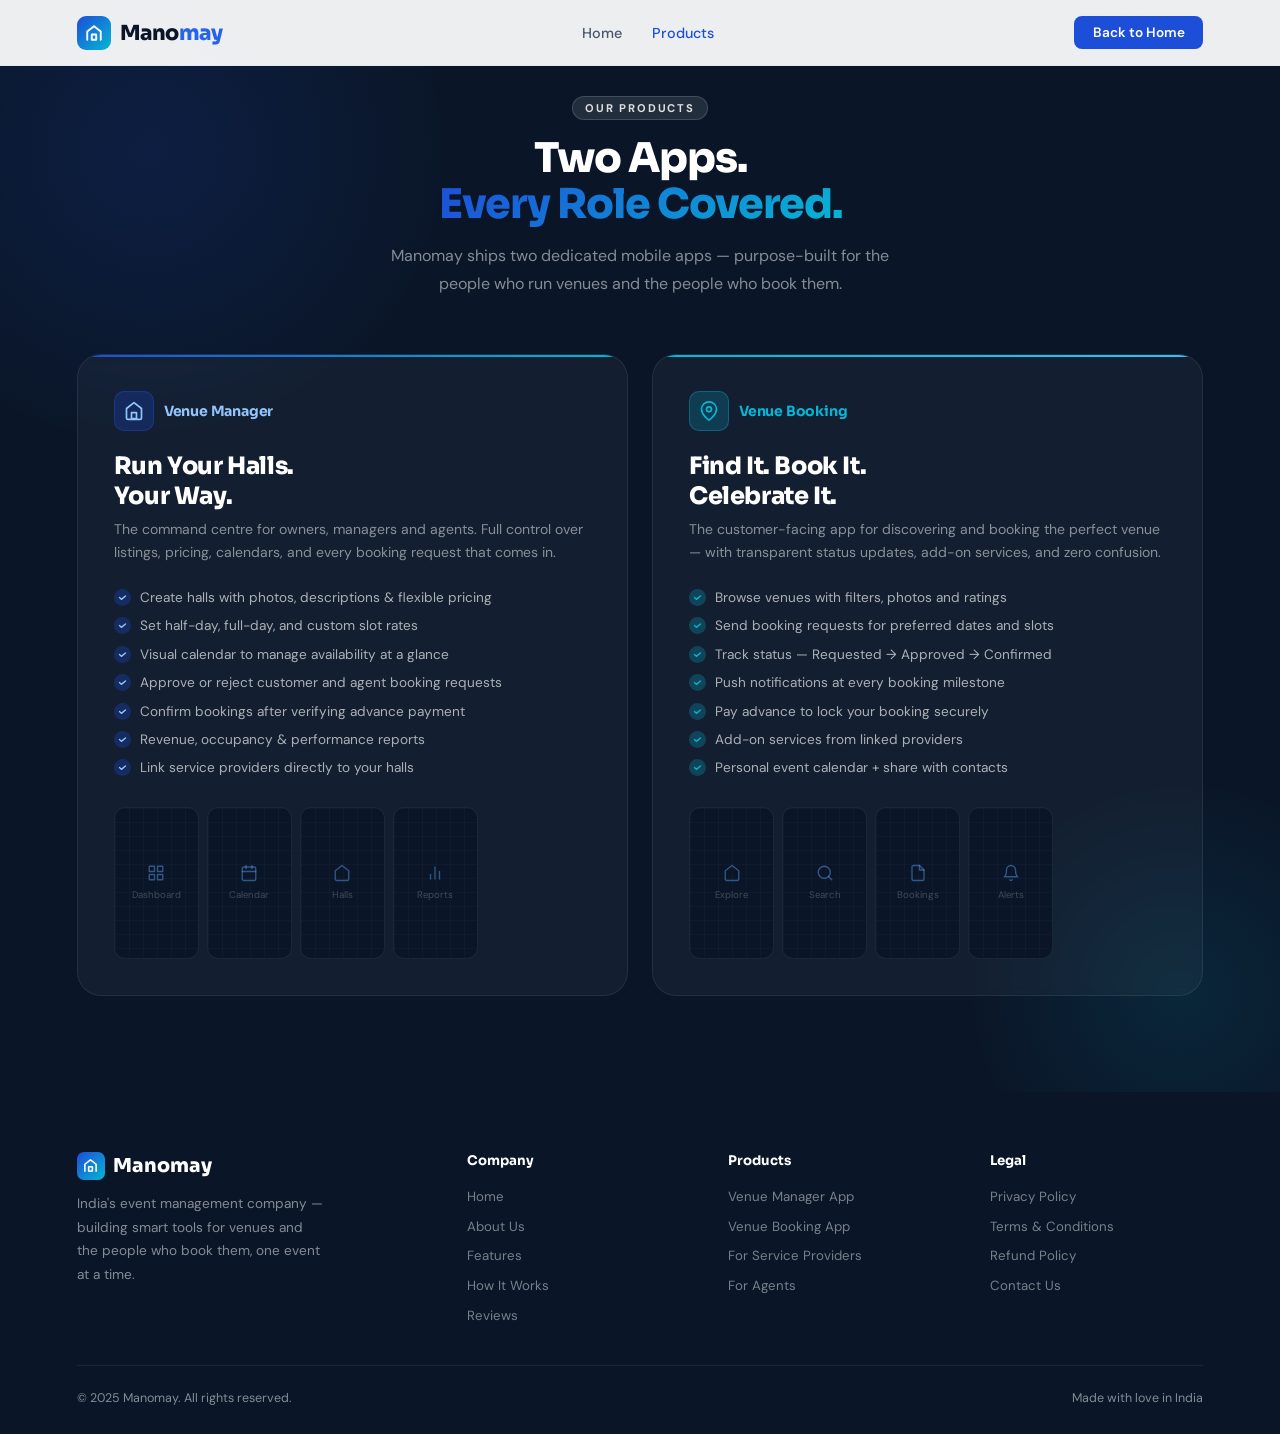
==== products.html @ 5fa49028 "Split landing page into Home and Products pages with shared stylesheet" ====
<!DOCTYPE html>
<html lang="en">
<head>
  <meta charset="UTF-8" />
  <meta name="viewport" content="width=device-width, initial-scale=1.0" />
  <title>Manomay — Products</title>
  <link rel="preconnect" href="https://fonts.googleapis.com" />
  <link rel="preconnect" href="https://fonts.gstatic.com" crossorigin />
  <link href="https://fonts.googleapis.com/css2?family=Sora:wght@300;400;500;600;700;800&family=DM+Sans:ital,opsz,wght@0,9..40,300;0,9..40,400;0,9..40,500;1,9..40,300&display=swap" rel="stylesheet" />
  <link rel="stylesheet" href="styles.css" />
</head>
<body>

  <nav id="mainNav">
    <a href="index.html" class="nav-brand">
      <div class="logo-mark">
        <svg viewBox="0 0 24 24" fill="none" stroke="currentColor" stroke-width="2.5" stroke-linecap="round" stroke-linejoin="round">
          <path d="M3 21V10l9-7 9 7v11"/>
          <rect x="9" y="14" width="6" height="7" rx="0.5"/>
        </svg>
      </div>
      <span class="logo-text">Mano<span>may</span></span>
    </a>
    <ul class="nav-links">
      <li><a href="index.html">Home</a></li>
      <li><a href="products.html" class="active">Products</a></li>
    </ul>
    <a href="index.html" class="btn-nav">Back to Home</a>
  </nav>

  <section id="products">
    <div class="section-head c fade-up">
      <div class="section-tag tag-white">Our Products</div>
      <h2 class="section-title">Two Apps.<br><span class="grad-text">Every Role Covered.</span></h2>
      <p class="section-sub" style="color:rgba(255,255,255,0.5);">Manomay ships two dedicated mobile apps — purpose-built for the people who run venues and the people who book them.</p>
    </div>

    <div class="products-grid">

      <div class="product-card mgr fade-up" data-d="1">
        <div class="product-logo">
          <div class="product-logo-icon mgr">
            <svg viewBox="0 0 24 24" fill="none" stroke="currentColor" stroke-width="2" stroke-linecap="round" stroke-linejoin="round"><path d="M3 9l9-7 9 7v11a2 2 0 0 1-2 2H5a2 2 0 0 1-2-2z"/><rect x="9" y="14" width="6" height="7"/></svg>
          </div>
          <span class="product-name mgr">Venue Manager</span>
        </div>

        <h3>Run Your Halls.<br>Your Way.</h3>
        <p>The command centre for owners, managers and agents. Full control over listings, pricing, calendars, and every booking request that comes in.</p>

        <ul class="feat-list">
          <li>
            <span class="chk"><svg viewBox="0 0 12 12" fill="none" stroke="currentColor" stroke-width="1.8" stroke-linecap="round" stroke-linejoin="round"><path d="M2 6l2.5 2.5L10 4"/></svg></span>
            Create halls with photos, descriptions &amp; flexible pricing
          </li>
          <li>
            <span class="chk"><svg viewBox="0 0 12 12" fill="none" stroke="currentColor" stroke-width="1.8" stroke-linecap="round" stroke-linejoin="round"><path d="M2 6l2.5 2.5L10 4"/></svg></span>
            Set half-day, full-day, and custom slot rates
          </li>
          <li>
            <span class="chk"><svg viewBox="0 0 12 12" fill="none" stroke="currentColor" stroke-width="1.8" stroke-linecap="round" stroke-linejoin="round"><path d="M2 6l2.5 2.5L10 4"/></svg></span>
            Visual calendar to manage availability at a glance
          </li>
          <li>
            <span class="chk"><svg viewBox="0 0 12 12" fill="none" stroke="currentColor" stroke-width="1.8" stroke-linecap="round" stroke-linejoin="round"><path d="M2 6l2.5 2.5L10 4"/></svg></span>
            Approve or reject customer and agent booking requests
          </li>
          <li>
            <span class="chk"><svg viewBox="0 0 12 12" fill="none" stroke="currentColor" stroke-width="1.8" stroke-linecap="round" stroke-linejoin="round"><path d="M2 6l2.5 2.5L10 4"/></svg></span>
            Confirm bookings after verifying advance payment
          </li>
          <li>
            <span class="chk"><svg viewBox="0 0 12 12" fill="none" stroke="currentColor" stroke-width="1.8" stroke-linecap="round" stroke-linejoin="round"><path d="M2 6l2.5 2.5L10 4"/></svg></span>
            Revenue, occupancy &amp; performance reports
          </li>
          <li>
            <span class="chk"><svg viewBox="0 0 12 12" fill="none" stroke="currentColor" stroke-width="1.8" stroke-linecap="round" stroke-linejoin="round"><path d="M2 6l2.5 2.5L10 4"/></svg></span>
            Link service providers directly to your halls
          </li>
        </ul>

        <div class="ss-strip">
          <div class="ss-thumb">
            <div class="ss-ph">
              <svg viewBox="0 0 24 24" fill="none" stroke="currentColor" stroke-width="1.8" stroke-linecap="round" stroke-linejoin="round"><rect x="3" y="3" width="7" height="7"/><rect x="14" y="3" width="7" height="7"/><rect x="14" y="14" width="7" height="7"/><rect x="3" y="14" width="7" height="7"/></svg>
              <span>Dashboard</span>
            </div>
          </div>
          <div class="ss-thumb">
            <div class="ss-ph">
              <svg viewBox="0 0 24 24" fill="none" stroke="currentColor" stroke-width="1.8" stroke-linecap="round" stroke-linejoin="round"><rect x="3" y="4" width="18" height="18" rx="2"/><line x1="16" y1="2" x2="16" y2="6"/><line x1="8" y1="2" x2="8" y2="6"/><line x1="3" y1="10" x2="21" y2="10"/></svg>
              <span>Calendar</span>
            </div>
          </div>
          <div class="ss-thumb">
            <div class="ss-ph">
              <svg viewBox="0 0 24 24" fill="none" stroke="currentColor" stroke-width="1.8" stroke-linecap="round" stroke-linejoin="round"><path d="M3 9l9-7 9 7v11a2 2 0 0 1-2 2H5a2 2 0 0 1-2-2z"/></svg>
              <span>Halls</span>
            </div>
          </div>
          <div class="ss-thumb">
            <div class="ss-ph">
              <svg viewBox="0 0 24 24" fill="none" stroke="currentColor" stroke-width="1.8" stroke-linecap="round" stroke-linejoin="round"><line x1="18" y1="20" x2="18" y2="10"/><line x1="12" y1="20" x2="12" y2="4"/><line x1="6" y1="20" x2="6" y2="14"/></svg>
              <span>Reports</span>
            </div>
          </div>
        </div>
      </div>

      <div class="product-card cust fade-up" data-d="2">
        <div class="product-logo">
          <div class="product-logo-icon cust">
            <svg viewBox="0 0 24 24" fill="none" stroke="currentColor" stroke-width="2" stroke-linecap="round" stroke-linejoin="round"><path d="M21 10c0 7-9 13-9 13s-9-6-9-13a9 9 0 0 1 18 0z"/><circle cx="12" cy="10" r="3"/></svg>
          </div>
          <span class="product-name cust">Venue Booking</span>
        </div>

        <h3>Find It. Book It.<br>Celebrate It.</h3>
        <p>The customer-facing app for discovering and booking the perfect venue — with transparent status updates, add-on services, and zero confusion.</p>

        <ul class="feat-list cust">
          <li>
            <span class="chk"><svg viewBox="0 0 12 12" fill="none" stroke="currentColor" stroke-width="1.8" stroke-linecap="round" stroke-linejoin="round"><path d="M2 6l2.5 2.5L10 4"/></svg></span>
            Browse venues with filters, photos and ratings
          </li>
          <li>
            <span class="chk"><svg viewBox="0 0 12 12" fill="none" stroke="currentColor" stroke-width="1.8" stroke-linecap="round" stroke-linejoin="round"><path d="M2 6l2.5 2.5L10 4"/></svg></span>
            Send booking requests for preferred dates and slots
          </li>
          <li>
            <span class="chk"><svg viewBox="0 0 12 12" fill="none" stroke="currentColor" stroke-width="1.8" stroke-linecap="round" stroke-linejoin="round"><path d="M2 6l2.5 2.5L10 4"/></svg></span>
            Track status — Requested → Approved → Confirmed
          </li>
          <li>
            <span class="chk"><svg viewBox="0 0 12 12" fill="none" stroke="currentColor" stroke-width="1.8" stroke-linecap="round" stroke-linejoin="round"><path d="M2 6l2.5 2.5L10 4"/></svg></span>
            Push notifications at every booking milestone
          </li>
          <li>
            <span class="chk"><svg viewBox="0 0 12 12" fill="none" stroke="currentColor" stroke-width="1.8" stroke-linecap="round" stroke-linejoin="round"><path d="M2 6l2.5 2.5L10 4"/></svg></span>
            Pay advance to lock your booking securely
          </li>
          <li>
            <span class="chk"><svg viewBox="0 0 12 12" fill="none" stroke="currentColor" stroke-width="1.8" stroke-linecap="round" stroke-linejoin="round"><path d="M2 6l2.5 2.5L10 4"/></svg></span>
            Add-on services from linked providers
          </li>
          <li>
            <span class="chk"><svg viewBox="0 0 12 12" fill="none" stroke="currentColor" stroke-width="1.8" stroke-linecap="round" stroke-linejoin="round"><path d="M2 6l2.5 2.5L10 4"/></svg></span>
            Personal event calendar + share with contacts
          </li>
        </ul>

        <div class="ss-strip">
          <div class="ss-thumb">
            <div class="ss-ph">
              <svg viewBox="0 0 24 24" fill="none" stroke="currentColor" stroke-width="1.8" stroke-linecap="round" stroke-linejoin="round"><path d="M3 9l9-7 9 7v11a2 2 0 0 1-2 2H5a2 2 0 0 1-2-2z"/></svg>
              <span>Explore</span>
            </div>
          </div>
          <div class="ss-thumb">
            <div class="ss-ph">
              <svg viewBox="0 0 24 24" fill="none" stroke="currentColor" stroke-width="1.8" stroke-linecap="round" stroke-linejoin="round"><circle cx="11" cy="11" r="8"/><line x1="21" y1="21" x2="16.65" y2="16.65"/></svg>
              <span>Search</span>
            </div>
          </div>
          <div class="ss-thumb">
            <div class="ss-ph">
              <svg viewBox="0 0 24 24" fill="none" stroke="currentColor" stroke-width="1.8" stroke-linecap="round" stroke-linejoin="round"><path d="M14 2H6a2 2 0 0 0-2 2v16a2 2 0 0 0 2 2h12a2 2 0 0 0 2-2V8z"/><polyline points="14 2 14 8 20 8"/></svg>
              <span>Bookings</span>
            </div>
          </div>
          <div class="ss-thumb">
            <div class="ss-ph">
              <svg viewBox="0 0 24 24" fill="none" stroke="currentColor" stroke-width="1.8" stroke-linecap="round" stroke-linejoin="round"><path d="M18 8A6 6 0 0 0 6 8c0 7-3 9-3 9h18s-3-2-3-9"/><path d="M13.73 21a2 2 0 0 1-3.46 0"/></svg>
              <span>Alerts</span>
            </div>
          </div>
        </div>
      </div>

    </div>
  </section>

  <footer>
    <div class="footer-top">
      <div class="footer-brand">
        <div class="footer-brand-logo">
          <div class="logo-mark-sm">
            <svg viewBox="0 0 24 24" fill="none" stroke="currentColor" stroke-width="2.5" stroke-linecap="round" stroke-linejoin="round">
              <path d="M3 21V10l9-7 9 7v11"/>
              <rect x="9" y="14" width="6" height="7" rx="0.5"/>
            </svg>
          </div>
          <span>Manomay</span>
        </div>
        <p>India's event management company — building smart tools for venues and the people who book them, one event at a time.</p>
      </div>
      <div class="footer-col">
        <h5>Company</h5>
        <ul>
          <li><a href="index.html">Home</a></li>
          <li><a href="index.html#about">About Us</a></li>
          <li><a href="index.html#features">Features</a></li>
          <li><a href="index.html#how">How It Works</a></li>
          <li><a href="index.html#reviews">Reviews</a></li>
        </ul>
      </div>
      <div class="footer-col">
        <h5>Products</h5>
        <ul>
          <li><a href="products.html">Venue Manager App</a></li>
          <li><a href="products.html">Venue Booking App</a></li>
          <li><a href="products.html">For Service Providers</a></li>
          <li><a href="products.html">For Agents</a></li>
        </ul>
      </div>
      <div class="footer-col">
        <h5>Legal</h5>
        <ul>
          <li><a href="#">Privacy Policy</a></li>
          <li><a href="#">Terms &amp; Conditions</a></li>
          <li><a href="#">Refund Policy</a></li>
          <li><a href="index.html#contact">Contact Us</a></li>
        </ul>
      </div>
    </div>
    <div class="footer-bottom">
      <span>&copy; 2025 Manomay. All rights reserved.</span>
      <span>Made with love in India</span>
    </div>
  </footer>

  <script>
    const io = new IntersectionObserver(entries => {
      entries.forEach(e => { if (e.isIntersecting) e.target.classList.add('in'); });
    }, { threshold: 0.1 });
    document.querySelectorAll('.fade-up').forEach(el => io.observe(el));

    const nav = document.getElementById('mainNav');
    window.addEventListener('scroll', () => {
      nav.classList.toggle('scrolled', window.scrollY > 20);
    });
  </script>

</body>
</html>
---- styles.css ----
*, *::before, *::after { box-sizing: border-box; margin: 0; padding: 0; }

:root {
  --blue-50:  #eff6ff;
  --blue-100: #dbeafe;
  --blue-200: #bfdbfe;
  --blue-300: #93c5fd;
  --blue-400: #60a5fa;
  --blue-500: #3b82f6;
  --blue-600: #2563eb;
  --blue-700: #1d4ed8;
  --blue-800: #1e40af;
  --blue-900: #0f2051;
  --cyan:     #06b6d4;
  --cyan-light:#cffafe;
  --navy:     #0a1628;
  --white:    #ffffff;
  --gray-50:  #f8fafc;
  --gray-100: #f1f5f9;
  --gray-200: #e2e8f0;
  --gray-300: #cbd5e1;
  --gray-400: #94a3b8;
  --gray-500: #64748b;
  --gray-600: #475569;
  --gray-800: #1e293b;
  --grad: linear-gradient(135deg, var(--blue-700), var(--cyan));
}

html { scroll-behavior: smooth; }
body {
  font-family: 'DM Sans', sans-serif;
  color: var(--gray-800);
  background: var(--white);
  overflow-x: hidden;
}
h1,h2,h3,h4,h5 { font-family: 'Sora', sans-serif; }

.grad-text {
  background: var(--grad);
  -webkit-background-clip: text;
  -webkit-text-fill-color: transparent;
  background-clip: text;
}

/* ===== NAV ===== */
nav {
  position: fixed;
  top: 0; left: 0; right: 0;
  z-index: 1000;
  height: 66px;
  display: flex;
  align-items: center;
  justify-content: space-between;
  padding: 0 6%;
  background: rgba(255,255,255,0.93);
  backdrop-filter: blur(16px);
  -webkit-backdrop-filter: blur(16px);
  border-bottom: 1px solid var(--gray-200);
  transition: box-shadow 0.3s;
}
nav.scrolled { box-shadow: 0 4px 24px rgba(0,0,0,0.06); }

.nav-brand {
  display: flex;
  align-items: center;
  gap: 9px;
  text-decoration: none;
}

/* Logo mark */
.logo-mark {
  width: 34px; height: 34px;
  background: var(--grad);
  border-radius: 9px;
  display: flex;
  align-items: center;
  justify-content: center;
  flex-shrink: 0;
}
.logo-mark svg { width: 18px; height: 18px; color: white; }

.logo-text {
  font-family: 'Sora', sans-serif;
  font-weight: 800;
  font-size: 1.3rem;
  color: var(--navy);
  letter-spacing: -0.5px;
}
.logo-text span { color: var(--blue-600); }

.nav-links {
  display: flex;
  list-style: none;
  gap: 1.875rem;
  align-items: center;
}
.nav-links a {
  font-family: 'DM Sans', sans-serif;
  font-size: 0.9rem;
  font-weight: 500;
  color: var(--gray-600);
  text-decoration: none;
  transition: color 0.2s;
}
.nav-links a:hover, .nav-links a.active { color: var(--blue-700); }

.btn-nav {
  background: var(--blue-700);
  color: white;
  padding: 0.5rem 1.15rem;
  border-radius: 8px;
  font-family: 'DM Sans', sans-serif;
  font-weight: 600;
  font-size: 0.85rem;
  text-decoration: none;
  transition: background 0.2s, transform 0.2s;
}
.btn-nav:hover { background: var(--blue-800); transform: translateY(-1px); }

/* ===== SHARED ===== */
section { padding: 96px 6%; }

.section-tag {
  display: inline-block;
  font-size: 0.7rem;
  font-weight: 700;
  letter-spacing: 1.8px;
  text-transform: uppercase;
  padding: 4px 12px;
  border-radius: 999px;
  margin-bottom: 1rem;
}
.tag-blue { color: var(--blue-600); background: var(--blue-50); border: 1px solid var(--blue-100); }
.tag-white { color: rgba(255,255,255,0.85); background: rgba(255,255,255,0.1); border: 1px solid rgba(255,255,255,0.15); }
.tag-cyan  { color: #0e7490; background: #ecfeff; border: 1px solid #a5f3fc; }

.section-title {
  font-size: clamp(1.9rem, 3.2vw, 2.65rem);
  font-weight: 800;
  color: var(--navy);
  letter-spacing: -1px;
  line-height: 1.12;
  margin-bottom: 0.875rem;
}
.section-sub {
  font-size: 1rem;
  color: var(--gray-500);
  line-height: 1.75;
  max-width: 540px;
}
.section-head { margin-bottom: 3.5rem; }
.section-head.c { text-align: center; }
.section-head.c .section-sub { margin: 0 auto; }

.btn-primary {
  background: var(--blue-700);
  color: white;
  padding: 0.8rem 1.6rem;
  border-radius: 10px;
  font-family: 'DM Sans', sans-serif;
  font-weight: 600;
  font-size: 0.9rem;
  text-decoration: none;
  border: none;
  cursor: pointer;
  display: inline-flex;
  align-items: center;
  gap: 8px;
  transition: background 0.2s, transform 0.2s, box-shadow 0.2s;
}
.btn-primary:hover {
  background: var(--blue-800);
  transform: translateY(-2px);
  box-shadow: 0 8px 24px rgba(29,78,216,0.3);
}
.btn-outline {
  background: white;
  color: var(--blue-700);
  padding: 0.8rem 1.6rem;
  border-radius: 10px;
  font-family: 'DM Sans', sans-serif;
  font-weight: 600;
  font-size: 0.9rem;
  text-decoration: none;
  border: 1.5px solid var(--blue-200);
  display: inline-flex;
  align-items: center;
  gap: 8px;
  transition: border-color 0.2s, transform 0.2s;
}
.btn-outline:hover { border-color: var(--blue-500); transform: translateY(-2px); }

/* ===== HERO ===== */
#home {
  min-height: 100vh;
  padding: 110px 6% 70px;
  display: grid;
  grid-template-columns: 1fr 1fr;
  gap: 3rem;
  align-items: center;
  position: relative;
  overflow: hidden;
  background: white;
}

/* big radial glow blobs */
.hero-blob {
  position: absolute;
  border-radius: 50%;
  pointer-events: none;
}
.hero-blob-1 {
  width: 600px; height: 600px;
  top: -200px; right: -100px;
  background: radial-gradient(circle, rgba(29,78,216,0.06) 0%, transparent 70%);
}
.hero-blob-2 {
  width: 400px; height: 400px;
  bottom: -100px; left: 0;
  background: radial-gradient(circle, rgba(6,182,212,0.06) 0%, transparent 70%);
}
/* dot grid pattern */
#home::before {
  content: '';
  position: absolute;
  inset: 0;
  background-image: radial-gradient(circle, rgba(29,78,216,0.08) 1px, transparent 1px);
  background-size: 32px 32px;
  pointer-events: none;
  mask-image: radial-gradient(ellipse 70% 70% at 80% 40%, black 20%, transparent 80%);
}

.hero-eyebrow {
  display: inline-flex;
  align-items: center;
  gap: 8px;
  background: var(--blue-50);
  border: 1px solid var(--blue-200);
  padding: 5px 14px;
  border-radius: 999px;
  font-size: 0.78rem;
  font-weight: 700;
  color: var(--blue-700);
  letter-spacing: 0.6px;
  text-transform: uppercase;
  margin-bottom: 1.5rem;
}
.hero-eyebrow .pulse {
  width: 7px; height: 7px;
  border-radius: 50%;
  background: var(--cyan);
  animation: pulseAnim 2s ease-in-out infinite;
}
@keyframes pulseAnim {
  0%,100% { transform: scale(1); opacity: 1; }
  50% { transform: scale(0.7); opacity: 0.5; }
}

.hero-content h1 {
  font-size: clamp(2.8rem, 4.8vw, 4rem);
  font-weight: 800;
  line-height: 1.06;
  color: var(--navy);
  letter-spacing: -1.8px;
  margin-bottom: 1.25rem;
}

.hero-content p {
  font-size: 1.05rem;
  color: var(--gray-500);
  line-height: 1.8;
  max-width: 460px;
  margin-bottom: 2rem;
}

.hero-btns { display: flex; gap: 0.875rem; flex-wrap: wrap; margin-bottom: 2.75rem; }

/* Product mini-badges inside CTA area */
.product-badges {
  display: flex;
  gap: 0.75rem;
  margin-bottom: 2rem;
  flex-wrap: wrap;
}
.p-badge {
  display: inline-flex;
  align-items: center;
  gap: 6px;
  padding: 5px 12px;
  border-radius: 999px;
  font-size: 0.78rem;
  font-weight: 600;
}
.p-badge.mgr {
  background: var(--blue-50);
  color: var(--blue-800);
  border: 1px solid var(--blue-200);
}
.p-badge.cust {
  background: #ecfeff;
  color: #0e7490;
  border: 1px solid #a5f3fc;
}
.p-badge .dot { width: 6px; height: 6px; border-radius: 50%; }

.hero-stats {
  display: flex;
  gap: 2.5rem;
  padding-top: 2rem;
  border-top: 1px solid var(--gray-200);
}
.stat-num {
  font-family: 'Sora', sans-serif;
  font-weight: 800;
  font-size: 1.75rem;
  display: block;
  letter-spacing: -0.5px;
  background: var(--grad);
  -webkit-background-clip: text;
  -webkit-text-fill-color: transparent;
  background-clip: text;
}
.stat-label { font-size: 0.78rem; color: var(--gray-400); display: block; margin-top: 2px; }

/* Phone cluster */
.hero-phones {
  position: relative;
  height: 570px;
}
.phone {
  position: absolute;
  width: 215px; height: 434px;
  background: #0c1a30;
  border-radius: 36px;
  border: 2px solid rgba(255,255,255,0.09);
  overflow: hidden;
  transition: transform 0.4s ease;
}
.phone::before {
  content: '';
  position: absolute;
  top: 13px; left: 50%;
  transform: translateX(-50%);
  width: 66px; height: 6px;
  background: rgba(255,255,255,0.12);
  border-radius: 999px;
  z-index: 10;
}
.phone-screen { width: 100%; height: 100%; object-fit: cover; display: block; }
.ph-placeholder {
  width: 100%; height: 100%;
  display: flex;
  flex-direction: column;
  align-items: center;
  justify-content: center;
  gap: 10px;
  padding: 1rem;
  text-align: center;
  background-image: linear-gradient(rgba(255,255,255,0.025) 1px, transparent 1px),
                    linear-gradient(90deg, rgba(255,255,255,0.025) 1px, transparent 1px);
  background-size: 18px 18px;
}
.ph-icon {
  width: 44px; height: 44px;
  background: rgba(29,78,216,0.18);
  border: 1px solid rgba(59,130,246,0.3);
  border-radius: 12px;
  display: flex; align-items: center; justify-content: center;
}
.ph-icon svg { width: 20px; height: 20px; color: #60a5fa; }
.ph-label { font-family: 'DM Sans', sans-serif; font-size: 0.72rem; color: rgba(255,255,255,0.4); font-weight: 500; }
.ph-hint  { font-size: 0.6rem; color: rgba(255,255,255,0.18); font-family: 'DM Sans', sans-serif; }

.phone-c { left: 50%; top: 50%; transform: translate(-50%, -50%) rotate(-5deg); z-index: 2; }
.phone-r { left: calc(50% + 108px); top: 50%; transform: translate(-50%, -54%) rotate(6deg); z-index: 1; }
.phone-l { left: calc(50% - 108px); top: 50%; transform: translate(-50%, -46%) rotate(-13deg); z-index: 0; }

.hero-phones:hover .phone-c { transform: translate(-50%, -52%) rotate(-4deg); }
.hero-phones:hover .phone-r { transform: translate(-50%, -56%) rotate(5deg); }
.hero-phones:hover .phone-l { transform: translate(-50%, -48%) rotate(-12deg); }

/* Floating info bubbles */
.fbubble {
  position: absolute;
  background: white;
  border: 1px solid var(--gray-200);
  border-radius: 14px;
  padding: 9px 14px;
  display: flex;
  align-items: center;
  gap: 8px;
  font-family: 'DM Sans', sans-serif;
  font-size: 0.78rem;
  font-weight: 600;
  color: var(--gray-800);
  z-index: 20;
  white-space: nowrap;
  box-shadow: 0 8px 20px rgba(0,0,0,0.07);
}
.fb-dot { width: 7px; height: 7px; border-radius: 50%; flex-shrink: 0; }
.fb1 { top: 10%; left: -4%; animation: floatUp 4s ease-in-out infinite; }
.fb2 { bottom: 18%; right: -6%; animation: floatUp 4.5s ease-in-out infinite; animation-delay: 1.5s; }
.fb3 { top: 52%; left: -10%; animation: floatUp 3.8s ease-in-out infinite; animation-delay: 0.8s; }
@keyframes floatUp {
  0%,100% { transform: translateY(0); }
  50% { transform: translateY(-10px); }
}

/* ===== MARQUEE / LOGO STRIP ===== */
.marquee-section {
  background: var(--gray-50);
  border-top: 1px solid var(--gray-200);
  border-bottom: 1px solid var(--gray-200);
  padding: 24px 0;
  overflow: hidden;
}
.marquee-label {
  text-align: center;
  font-size: 0.72rem;
  font-weight: 700;
  letter-spacing: 1.8px;
  text-transform: uppercase;
  color: var(--gray-400);
  margin-bottom: 18px;
}
.marquee-track {
  overflow: hidden;
  -webkit-mask: linear-gradient(90deg, transparent 0%, black 12%, black 88%, transparent 100%);
  mask: linear-gradient(90deg, transparent 0%, black 12%, black 88%, transparent 100%);
}
.marquee-inner {
  display: flex;
  gap: 1rem;
  width: max-content;
  animation: scrollLeft 35s linear infinite;
}
.marquee-inner:hover { animation-play-state: paused; }
@keyframes scrollLeft {
  0%   { transform: translateX(0); }
  100% { transform: translateX(-50%); }
}
.venue-pill {
  display: inline-flex;
  align-items: center;
  gap: 8px;
  background: white;
  border: 1px solid var(--gray-200);
  border-radius: 999px;
  padding: 7px 16px;
  font-family: 'Sora', sans-serif;
  font-size: 0.8rem;
  font-weight: 600;
  color: var(--gray-800);
  white-space: nowrap;
  flex-shrink: 0;
}
.venue-pill .vp-dot {
  width: 6px; height: 6px;
  border-radius: 50%;
  background: var(--blue-400);
  flex-shrink: 0;
}

/* ===== ABOUT ===== */
#about { background: white; }

.about-grid {
  display: grid;
  grid-template-columns: 1fr 1fr;
  gap: 5rem;
  align-items: start;
}
.about-text p {
  font-size: 0.95rem;
  color: var(--gray-500);
  line-height: 1.8;
  margin-bottom: 1rem;
}

.roles-grid {
  display: grid;
  grid-template-columns: 1fr 1fr;
  gap: 0.875rem;
}
.role-card {
  background: var(--gray-50);
  border: 1px solid var(--gray-200);
  border-radius: 14px;
  padding: 1.2rem;
  transition: all 0.22s;
  cursor: default;
}
.role-card:hover {
  border-color: var(--blue-300);
  background: var(--blue-50);
  transform: translateY(-3px);
}
.role-icon {
  width: 36px; height: 36px;
  background: var(--blue-100);
  border-radius: 9px;
  display: flex; align-items: center; justify-content: center;
  margin-bottom: 0.7rem;
}
.role-icon svg { width: 17px; height: 17px; color: var(--blue-700); }
.role-card h4 { font-size: 0.875rem; font-weight: 700; color: var(--navy); margin-bottom: 0.3rem; }
.role-card p  { font-size: 0.775rem; color: var(--gray-500); line-height: 1.55; }

/* ===== PRODUCTS ===== */
#products {
  background: var(--navy);
  position: relative;
  overflow: hidden;
}

#products::before {
  content: '';
  position: absolute;
  top: -200px; left: -200px;
  width: 700px; height: 700px;
  background: radial-gradient(circle, rgba(29,78,216,0.15) 0%, transparent 60%);
  border-radius: 50%;
  pointer-events: none;
}
#products::after {
  content: '';
  position: absolute;
  bottom: -150px; right: -150px;
  width: 500px; height: 500px;
  background: radial-gradient(circle, rgba(6,182,212,0.1) 0%, transparent 60%);
  border-radius: 50%;
  pointer-events: none;
}

#products .section-title { color: white; }

.products-grid {
  display: grid;
  grid-template-columns: 1fr 1fr;
  gap: 1.5rem;
  position: relative;
  z-index: 1;
}

.product-card {
  border-radius: 24px;
  padding: 2.25rem;
  border: 1px solid rgba(255,255,255,0.08);
  background: rgba(255,255,255,0.04);
  backdrop-filter: blur(4px);
  transition: transform 0.3s, border-color 0.3s;
  position: relative;
  overflow: hidden;
}
.product-card:hover { transform: translateY(-4px); }

.product-card::before {
  content: '';
  position: absolute;
  top: 0; left: 0; right: 0;
  height: 2px;
}
.product-card.mgr::before { background: var(--grad); }
.product-card.cust::before { background: linear-gradient(135deg, var(--cyan), #38bdf8); }
.product-card.mgr:hover { border-color: rgba(29,78,216,0.4); }
.product-card.cust:hover { border-color: rgba(6,182,212,0.4); }

.product-logo {
  display: flex;
  align-items: center;
  gap: 10px;
  margin-bottom: 1.25rem;
}
.product-logo-icon {
  width: 40px; height: 40px;
  border-radius: 10px;
  display: flex; align-items: center; justify-content: center;
}
.product-logo-icon.mgr { background: rgba(29,78,216,0.25); border: 1px solid rgba(29,78,216,0.4); }
.product-logo-icon.cust { background: rgba(6,182,212,0.2); border: 1px solid rgba(6,182,212,0.35); }
.product-logo-icon svg { width: 20px; height: 20px; }
.product-logo-icon.mgr svg { color: #93c5fd; }
.product-logo-icon.cust svg { color: var(--cyan); }

.product-name {
  font-family: 'Sora', sans-serif;
  font-weight: 700;
  font-size: 0.88rem;
  letter-spacing: -0.2px;
}
.product-name.mgr { color: #93c5fd; }
.product-name.cust { color: var(--cyan); }

.product-card h3 {
  font-size: 1.5rem;
  font-weight: 800;
  color: white;
  margin-bottom: 0.45rem;
  letter-spacing: -0.4px;
}
.product-card > p {
  font-size: 0.875rem;
  color: rgba(255,255,255,0.5);
  margin-bottom: 1.5rem;
  line-height: 1.65;
}

.feat-list {
  list-style: none;
  display: flex;
  flex-direction: column;
  gap: 0.5rem;
  margin-bottom: 1.75rem;
}
.feat-list li {
  display: flex;
  align-items: flex-start;
  gap: 9px;
  font-size: 0.85rem;
  color: rgba(255,255,255,0.65);
  line-height: 1.5;
}
.feat-list li .chk {
  width: 17px; height: 17px;
  min-width: 17px;
  border-radius: 50%;
  background: rgba(29,78,216,0.3);
  display: flex; align-items: center; justify-content: center;
  margin-top: 1px;
  flex-shrink: 0;
}
.feat-list.cust li .chk { background: rgba(6,182,212,0.25); }
.feat-list li .chk svg { width: 9px; height: 9px; color: #93c5fd; }
.feat-list.cust li .chk svg { color: var(--cyan); }

.ss-strip { display: flex; gap: 8px; overflow: hidden; }
.ss-thumb {
  width: 85px; height: 152px;
  border-radius: 11px;
  background: #0a1628;
  overflow: hidden;
  flex-shrink: 0;
  border: 1px solid rgba(255,255,255,0.07);
}
.ss-thumb img { width: 100%; height: 100%; object-fit: cover; display: block; }
.ss-thumb .ss-ph {
  width: 100%; height: 100%;
  display: flex;
  flex-direction: column;
  align-items: center;
  justify-content: center;
  gap: 6px;
  background-image: linear-gradient(rgba(255,255,255,0.02) 1px, transparent 1px),
                    linear-gradient(90deg, rgba(255,255,255,0.02) 1px, transparent 1px);
  background-size: 14px 14px;
}
.ss-thumb .ss-ph svg { width: 18px; height: 18px; color: rgba(96,165,250,0.45); }
.ss-thumb .ss-ph span {
  font-size: 0.6rem;
  color: rgba(255,255,255,0.22);
  font-family: 'DM Sans', sans-serif;
  text-align: center;
  padding: 0 6px;
}

/* ===== FEATURES ===== */
#features { background: var(--gray-50); }

.features-grid {
  display: grid;
  grid-template-columns: repeat(3, 1fr);
  gap: 1.25rem;
}
.feat-card {
  background: white;
  border: 1px solid var(--gray-200);
  border-radius: 18px;
  padding: 1.875rem;
  transition: all 0.25s;
}
.feat-card:hover {
  border-color: var(--blue-300);
  transform: translateY(-4px);
  box-shadow: 0 12px 32px rgba(29,78,216,0.07);
}
.feat-icon {
  width: 50px; height: 50px;
  background: var(--grad);
  border-radius: 14px;
  display: flex; align-items: center; justify-content: center;
  margin-bottom: 1.2rem;
}
.feat-icon svg { width: 22px; height: 22px; color: white; }
.feat-card h3 { font-size: 1rem; font-weight: 700; color: var(--navy); margin-bottom: 0.45rem; }
.feat-card p  { font-size: 0.85rem; color: var(--gray-500); line-height: 1.65; }

/* ===== HOW IT WORKS ===== */
#how { background: var(--navy); }
#how .section-title { color: white; }

.steps-track {
  display: grid;
  grid-template-columns: repeat(4, 1fr);
  gap: 1.5rem;
  position: relative;
}
.steps-track::before {
  content: '';
  position: absolute;
  top: 27px;
  left: calc(12.5% + 27px);
  right: calc(12.5% + 27px);
  height: 1px;
  background: rgba(255,255,255,0.08);
}
.step { text-align: center; }
.step-num {
  width: 54px; height: 54px;
  background: var(--grad);
  border-radius: 50%;
  display: flex; align-items: center; justify-content: center;
  margin: 0 auto 1.2rem;
  font-family: 'Sora', sans-serif;
  font-weight: 800;
  font-size: 1.1rem;
  color: white;
  position: relative;
  z-index: 1;
}
.step h4 { font-size: 0.95rem; font-weight: 700; color: white; margin-bottom: 0.45rem; }
.step p  { font-size: 0.82rem; color: rgba(255,255,255,0.42); line-height: 1.65; }

/* ===== REVIEWS ===== */
#reviews { background: white; }

.reviews-grid {
  display: grid;
  grid-template-columns: repeat(3, 1fr);
  gap: 1.25rem;
}
.review-card {
  background: var(--gray-50);
  border: 1px solid var(--gray-200);
  border-radius: 18px;
  padding: 1.875rem;
  transition: transform 0.22s;
}
.review-card:hover { transform: translateY(-3px); }
.stars { color: #f59e0b; font-size: 0.95rem; letter-spacing: 2px; margin-bottom: 1rem; }
.review-text { font-size: 0.875rem; color: var(--gray-600); line-height: 1.75; margin-bottom: 1.25rem; }
.reviewer { display: flex; align-items: center; gap: 10px; }
.r-avatar {
  width: 40px; height: 40px;
  border-radius: 50%;
  background: var(--grad);
  display: flex; align-items: center; justify-content: center;
  font-family: 'Sora', sans-serif;
  font-weight: 700;
  font-size: 0.8rem;
  color: white;
  flex-shrink: 0;
}
.r-name { font-weight: 700; font-size: 0.875rem; color: var(--navy); }
.r-role { font-size: 0.775rem; color: var(--gray-400); margin-top: 1px; }

/* ===== CONTACT ===== */
#contact { background: var(--blue-50); }
.contact-grid {
  display: grid;
  grid-template-columns: 1fr 1.1fr;
  gap: 5rem;
  align-items: start;
}
.cd-item { display: flex; align-items: center; gap: 12px; margin-bottom: 1rem; }
.cd-icon {
  width: 38px; height: 38px;
  background: white;
  border: 1px solid var(--blue-100);
  border-radius: 9px;
  display: flex; align-items: center; justify-content: center;
  flex-shrink: 0;
}
.cd-icon svg { width: 16px; height: 16px; color: var(--blue-700); }
.cd-item span { font-size: 0.875rem; color: var(--gray-600); }

.contact-form { display: flex; flex-direction: column; gap: 1rem; }
.form-row { display: grid; grid-template-columns: 1fr 1fr; gap: 1rem; }
.form-group { display: flex; flex-direction: column; gap: 0.35rem; }
.form-group label { font-size: 0.775rem; font-weight: 700; color: var(--gray-600); letter-spacing: 0.3px; }
.form-group input,
.form-group textarea,
.form-group select {
  font-family: 'DM Sans', sans-serif;
  font-size: 0.9rem;
  color: var(--gray-800);
  background: white;
  border: 1px solid var(--gray-200);
  border-radius: 10px;
  padding: 0.72rem 1rem;
  outline: none;
  transition: border-color 0.2s;
  width: 100%;
}
.form-group input:focus,
.form-group textarea:focus,
.form-group select:focus { border-color: var(--blue-400); }
.form-group textarea { resize: vertical; min-height: 116px; }

/* ===== FOOTER ===== */
footer {
  background: var(--navy);
  color: rgba(255,255,255,0.5);
  padding: 60px 6% 28px;
}
.footer-top {
  display: grid;
  grid-template-columns: 1.6fr 1fr 1fr 1fr;
  gap: 3rem;
  padding-bottom: 2.5rem;
  margin-bottom: 1.5rem;
  border-bottom: 1px solid rgba(255,255,255,0.07);
}
.footer-brand p { font-size: 0.85rem; line-height: 1.75; max-width: 250px; margin-top: 0.75rem; }
.footer-brand-logo { display: flex; align-items: center; gap: 8px; }
.footer-brand-logo .logo-mark-sm {
  width: 28px; height: 28px;
  background: var(--grad);
  border-radius: 7px;
  display: flex; align-items: center; justify-content: center;
}
.footer-brand-logo .logo-mark-sm svg { width: 15px; height: 15px; color: white; }
.footer-brand-logo span {
  font-family: 'Sora', sans-serif;
  font-weight: 800;
  font-size: 1.2rem;
  color: white;
}
.footer-col h5 { font-family: 'Sora', sans-serif; font-size: 0.83rem; font-weight: 700; color: white; margin-bottom: 1rem; }
.footer-col ul { list-style: none; display: flex; flex-direction: column; gap: 0.55rem; }
.footer-col a { font-size: 0.83rem; color: rgba(255,255,255,0.45); text-decoration: none; transition: color 0.2s; }
.footer-col a:hover { color: white; }
.footer-bottom { display: flex; align-items: center; justify-content: space-between; font-size: 0.78rem; }

/* ===== ANIMATIONS ===== */
.fade-up {
  opacity: 0;
  transform: translateY(28px);
  transition: opacity 0.6s ease, transform 0.6s ease;
}
.fade-up.in { opacity: 1; transform: translateY(0); }
.fade-up[data-d="1"] { transition-delay: 0.07s; }
.fade-up[data-d="2"] { transition-delay: 0.14s; }
.fade-up[data-d="3"] { transition-delay: 0.21s; }
.fade-up[data-d="4"] { transition-delay: 0.28s; }
.fade-up[data-d="5"] { transition-delay: 0.35s; }
.fade-up[data-d="6"] { transition-delay: 0.42s; }

/* ===== RESPONSIVE ===== */
@media (max-width: 1100px) {
  #home { grid-template-columns: 1fr; min-height: auto; }
  .hero-phones { height: 420px; margin: 0 auto; max-width: 480px; width: 100%; }
  .about-grid { grid-template-columns: 1fr; gap: 3rem; }
  .contact-grid { grid-template-columns: 1fr; gap: 3rem; }
  .products-grid { grid-template-columns: 1fr; }
}
@media (max-width: 900px) {
  .features-grid { grid-template-columns: 1fr 1fr; }
  .steps-track { grid-template-columns: 1fr 1fr; }
  .steps-track::before { display: none; }
  .footer-top { grid-template-columns: 1fr 1fr; }
  .nav-links { display: none; }
}
@media (max-width: 640px) {
  section { padding: 64px 5%; }
  .reviews-grid, .roles-grid, .features-grid, .steps-track { grid-template-columns: 1fr; }
  .form-row { grid-template-columns: 1fr; }
  .footer-top { grid-template-columns: 1fr; }
  .footer-bottom { flex-direction: column; gap: 0.5rem; text-align: center; }
}
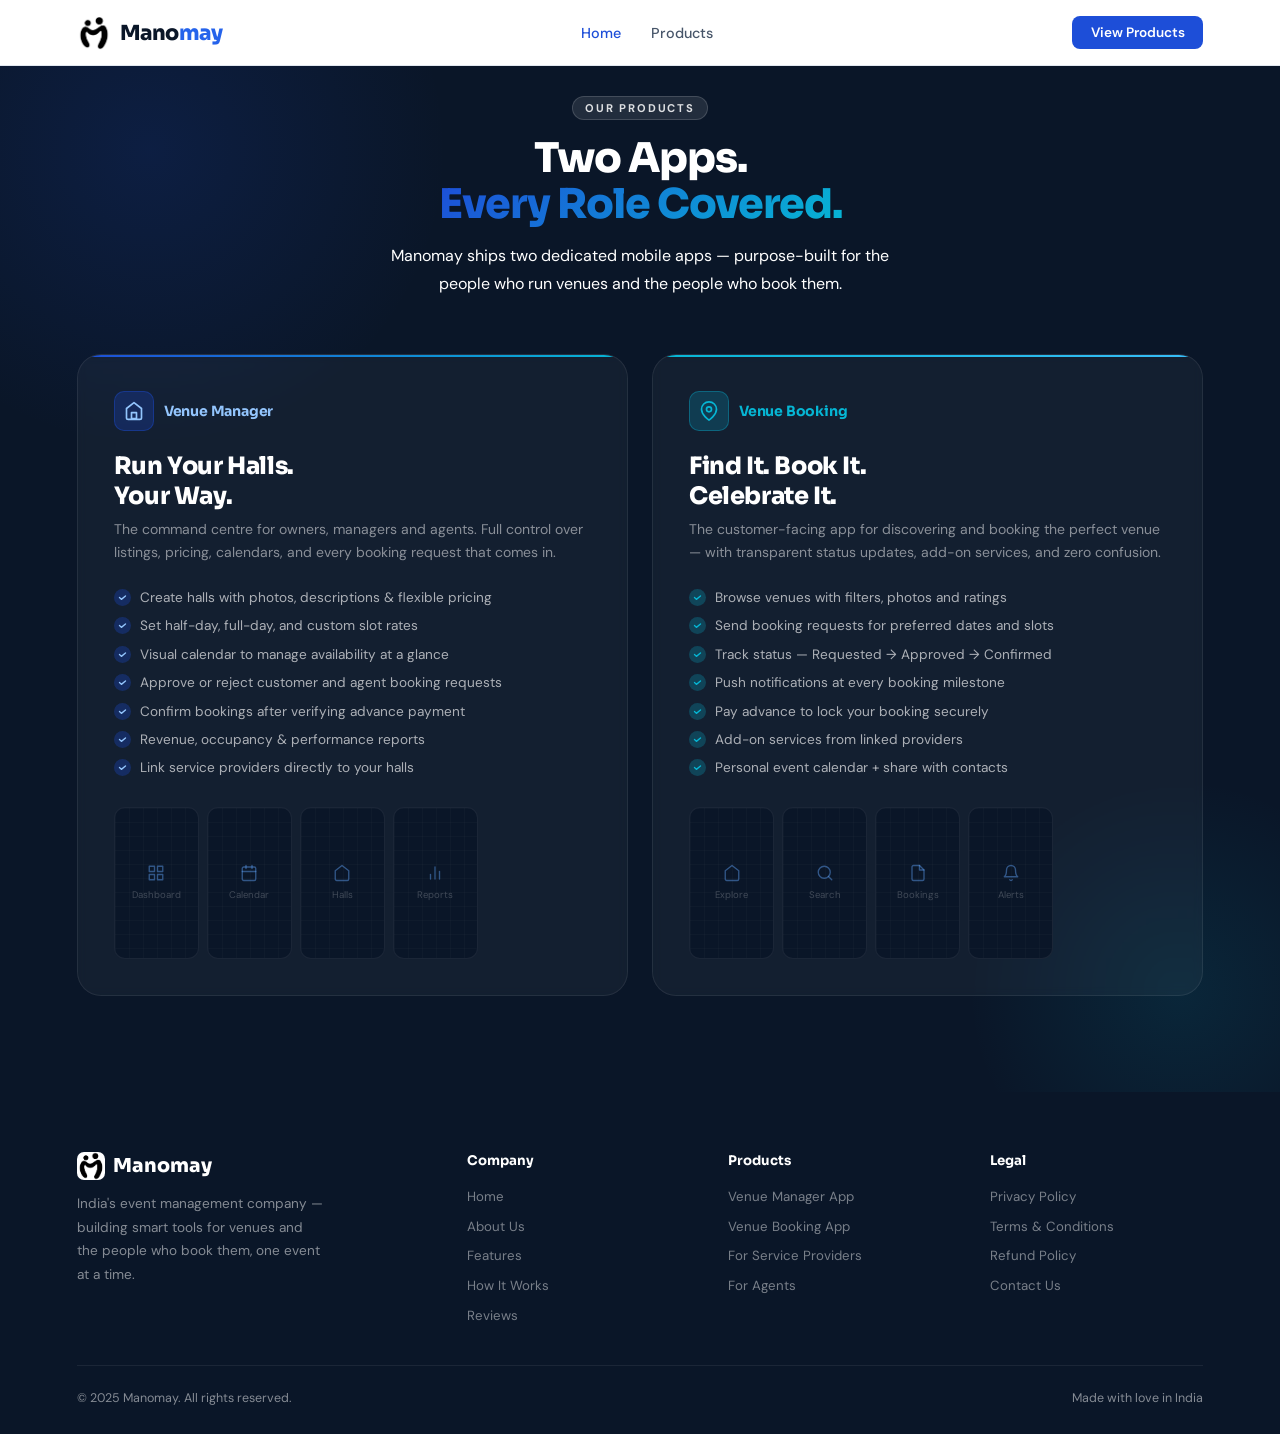
==== commit 9eb098a6: "added all the required images and updated all the logos everywhere to the official logo" ====
--- a/products.html
+++ b/products.html
@@ -11,28 +11,25 @@
 </head>
 <body>
 
-  <nav id="mainNav">
+ <nav id="mainNav">
     <a href="index.html" class="nav-brand">
       <div class="logo-mark">
-        <svg viewBox="0 0 24 24" fill="none" stroke="currentColor" stroke-width="2.5" stroke-linecap="round" stroke-linejoin="round">
-          <path d="M3 21V10l9-7 9 7v11"/>
-          <rect x="9" y="14" width="6" height="7" rx="0.5"/>
-        </svg>
+        <img src="images/Manomay-Image_Based_%20Logo.jpg" alt="Manomay Logo" />
       </div>
       <span class="logo-text">Mano<span>may</span></span>
     </a>
     <ul class="nav-links">
-      <li><a href="index.html">Home</a></li>
-      <li><a href="products.html" class="active">Products</a></li>
+      <li><a href="index.html" class="active">Home</a></li>
+      <li><a href="products.html">Products</a></li>
     </ul>
-    <a href="index.html" class="btn-nav">Back to Home</a>
+    <a href="products.html" class="btn-nav">View Products</a>
   </nav>
-
+  
   <section id="products">
     <div class="section-head c fade-up">
       <div class="section-tag tag-white">Our Products</div>
       <h2 class="section-title">Two Apps.<br><span class="grad-text">Every Role Covered.</span></h2>
-      <p class="section-sub" style="color:rgba(255,255,255,0.5);">Manomay ships two dedicated mobile apps — purpose-built for the people who run venues and the people who book them.</p>
+      <p class="section-sub" style="color:rgb(255, 255, 255);">Manomay ships two dedicated mobile apps — purpose-built for the people who run venues and the people who book them.</p>
     </div>
 
     <div class="products-grid">
@@ -185,10 +182,7 @@
       <div class="footer-brand">
         <div class="footer-brand-logo">
           <div class="logo-mark-sm">
-            <svg viewBox="0 0 24 24" fill="none" stroke="currentColor" stroke-width="2.5" stroke-linecap="round" stroke-linejoin="round">
-              <path d="M3 21V10l9-7 9 7v11"/>
-              <rect x="9" y="14" width="6" height="7" rx="0.5"/>
-            </svg>
+            <img src="images/Manomay-Image_Based_%20Logo.png" alt="Manomay Logo" />
           </div>
           <span>Manomay</span>
         </div>
--- a/styles.css
+++ b/styles.css
@@ -52,7 +52,7 @@
   align-items: center;
   justify-content: space-between;
   padding: 0 6%;
-  background: rgba(255,255,255,0.93);
+  background: white;
   backdrop-filter: blur(16px);
   -webkit-backdrop-filter: blur(16px);
   border-bottom: 1px solid var(--gray-200);
@@ -70,14 +70,16 @@
 /* Logo mark */
 .logo-mark {
   width: 34px; height: 34px;
-  background: var(--grad);
+  background: white;
   border-radius: 9px;
   display: flex;
   align-items: center;
   justify-content: center;
   flex-shrink: 0;
+  overflow: hidden;
 }
 .logo-mark svg { width: 18px; height: 18px; color: white; }
+.logo-mark img { width: 100%; height: 100%; object-fit: cover; }
 
 .logo-text {
   font-family: 'Sora', sans-serif;
@@ -824,11 +826,13 @@
 .footer-brand-logo { display: flex; align-items: center; gap: 8px; }
 .footer-brand-logo .logo-mark-sm {
   width: 28px; height: 28px;
-  background: var(--grad);
+  background: white;
   border-radius: 7px;
   display: flex; align-items: center; justify-content: center;
+  overflow: hidden;
 }
 .footer-brand-logo .logo-mark-sm svg { width: 15px; height: 15px; color: white; }
+.footer-brand-logo .logo-mark-sm img { width: 100%; height: 100%; object-fit: cover; }
 .footer-brand-logo span {
   font-family: 'Sora', sans-serif;
   font-weight: 800;
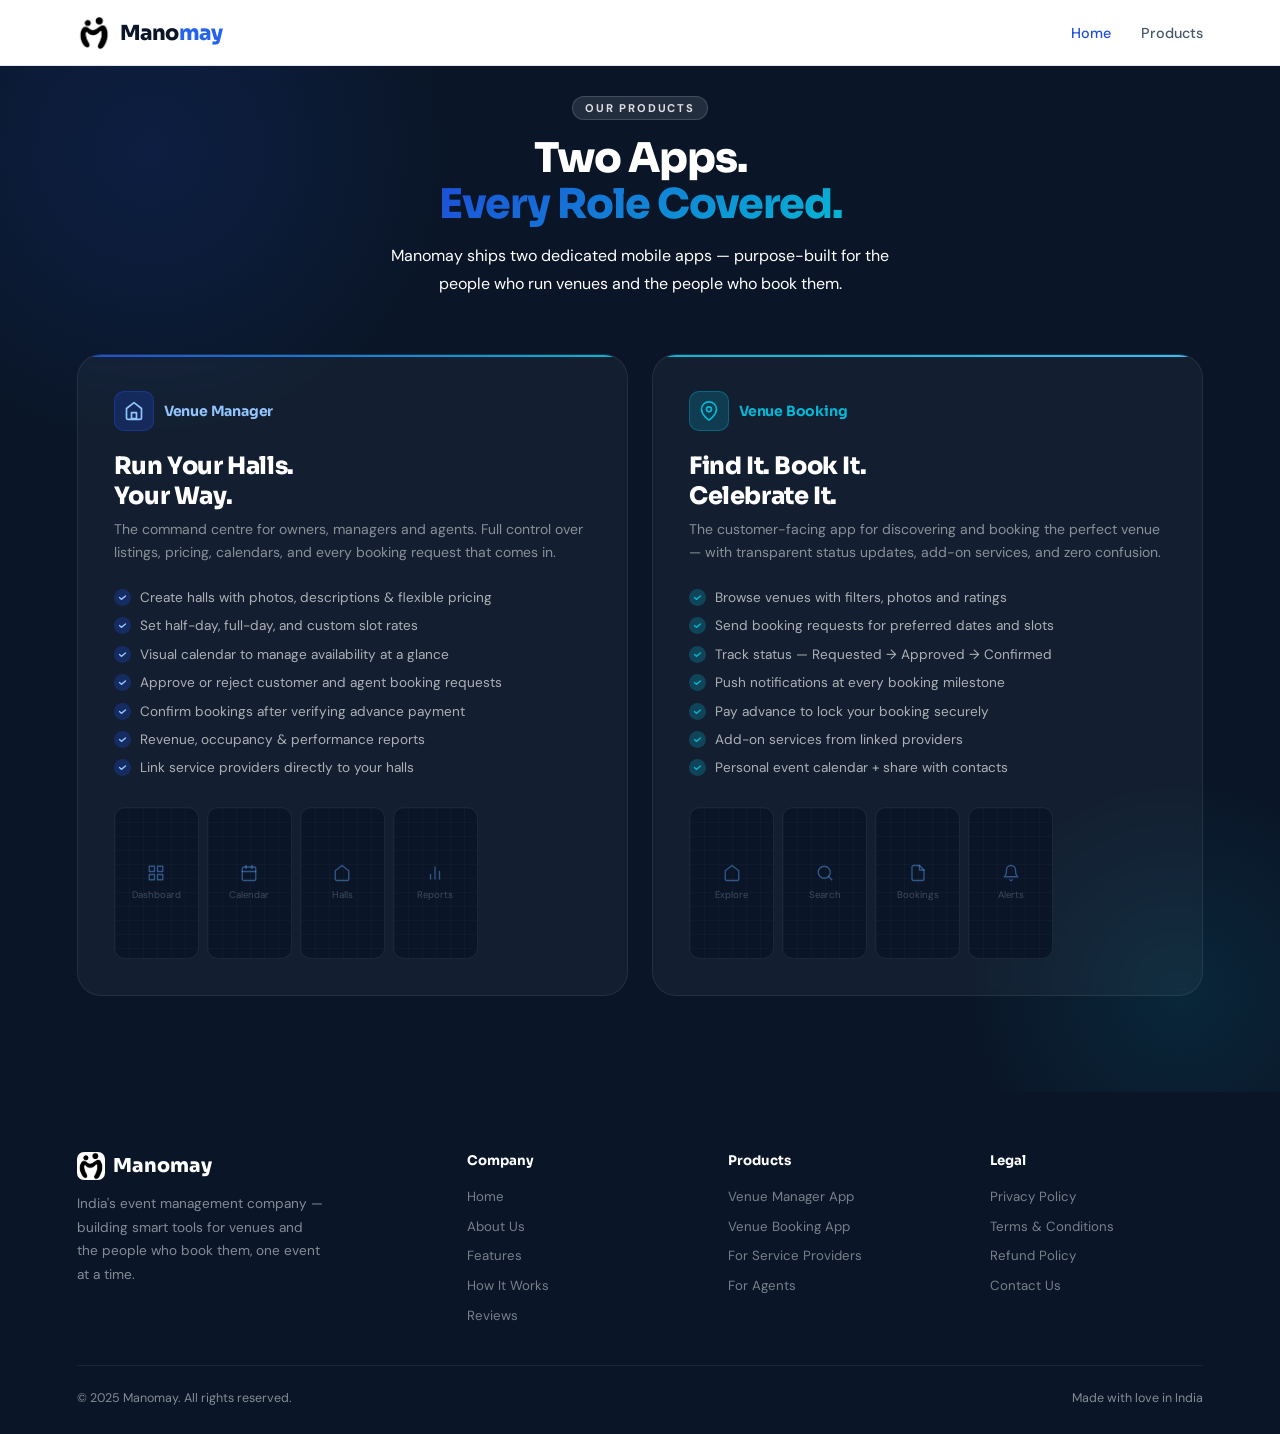
==== commit 6a9b54b6: "removed the products button" ====
--- a/products.html
+++ b/products.html
@@ -22,7 +22,6 @@
       <li><a href="index.html" class="active">Home</a></li>
       <li><a href="products.html">Products</a></li>
     </ul>
-    <a href="products.html" class="btn-nav">View Products</a>
   </nav>
   
   <section id="products">
--- a/styles.css
+++ b/styles.css
@@ -334,7 +334,7 @@
   width: 215px; height: 434px;
   background: #0c1a30;
   border-radius: 36px;
-  border: 2px solid rgba(255,255,255,0.09);
+  border: 6px solid rgba(255,255,255,0.09);
   overflow: hidden;
   transition: transform 0.4s ease;
 }
